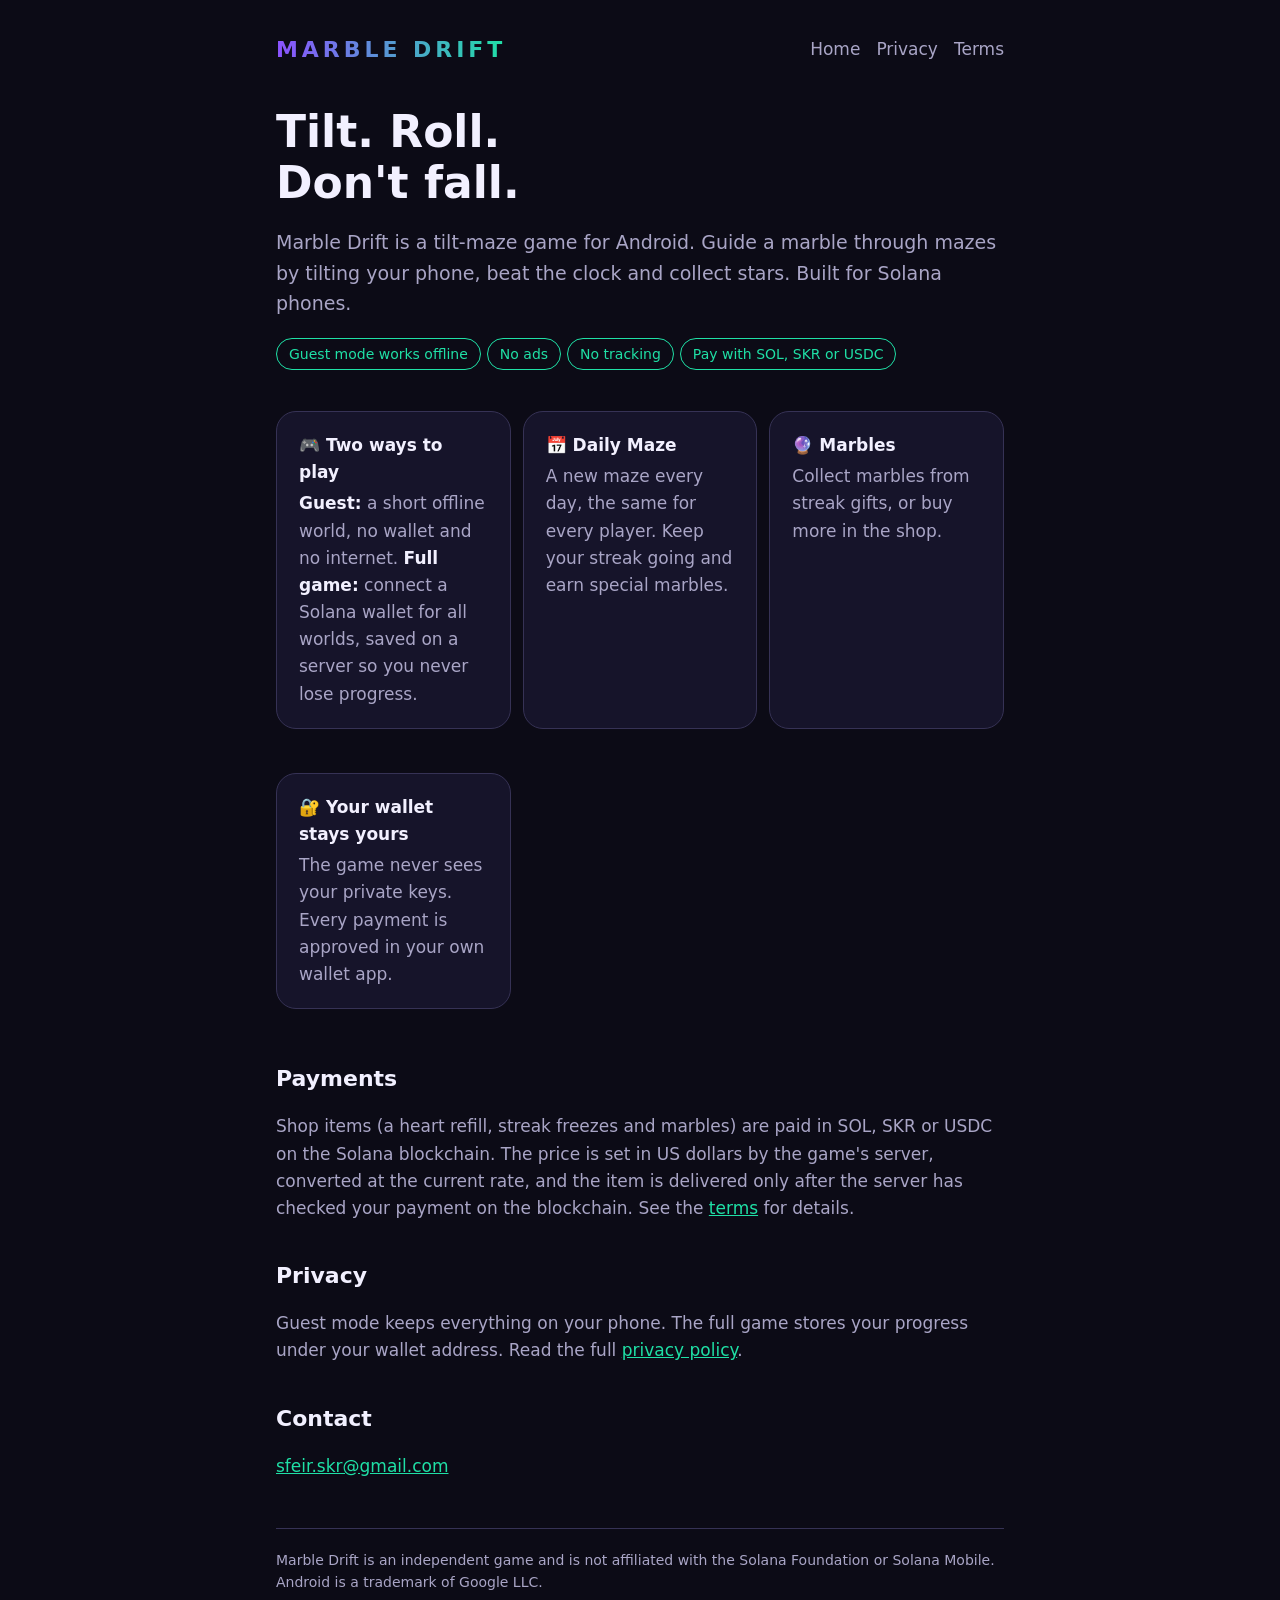
==== index.html @ 642ab2b5 "Add files via upload" ====
<!doctype html>
<html lang="en">
<head>
  <meta charset="utf-8">
  <meta name="viewport" content="width=device-width, initial-scale=1">
  <title>Marble Drift</title>
  <meta name="description" content="Tilt your phone and guide the marble through mazes. Play as a guest or connect a Solana wallet for the full game.">
  <link rel="icon" type="image/png" href="icon.png">
  <link rel="stylesheet" href="style.css">
</head>
<body>
<main>
  <nav>
    <a class="wordmark" href="index.html">MARBLE DRIFT</a>
    <span class="links"><a href="index.html">Home</a><a href="privacy.html">Privacy</a><a href="terms.html">Terms</a></span>
  </nav>

  <h1>Tilt. Roll.<br>Don't fall.</h1>
  <p class="lead">Marble Drift is a tilt-maze game for Android. Guide a marble through mazes by tilting your phone, beat the clock and collect stars. Built for Solana phones.</p>
  <p><span class="pill">Guest mode works offline</span><span class="pill">No ads</span><span class="pill">No tracking</span><span class="pill">Pay with SOL, SKR or USDC</span></p>

  <div class="grid">
    <div class="card"><h3>🎮 Two ways to play</h3><p><strong>Guest:</strong> a short offline world, no wallet and no internet. <strong>Full game:</strong> connect a Solana wallet for all worlds, saved on a server so you never lose progress.</p></div>
    <div class="card"><h3>📅 Daily Maze</h3><p>A new maze every day, the same for every player. Keep your streak going and earn special marbles.</p></div>
    <div class="card"><h3>🔮 Marbles</h3><p>Collect marbles from streak gifts, or buy more in the shop.</p></div>
    <div class="card"><h3>🔐 Your wallet stays yours</h3><p>The game never sees your private keys. Every payment is approved in your own wallet app.</p></div>
  </div>

  <h2>Payments</h2>
  <p>Shop items (a heart refill, streak freezes and marbles) are paid in SOL, SKR or USDC on the Solana blockchain. The price is set in US dollars by the game's server, converted at the current rate, and the item is delivered only after the server has checked your payment on the blockchain. See the <a href="terms.html">terms</a> for details.</p>

  <h2>Privacy</h2>
  <p>Guest mode keeps everything on your phone. The full game stores your progress under your wallet address. Read the full <a href="privacy.html">privacy policy</a>.</p>

  <h2>Contact</h2>
  <p><a href="mailto:sfeir.skr@gmail.com">sfeir.skr@gmail.com</a></p>

  <footer>Marble Drift is an independent game and is not affiliated with the Solana Foundation or Solana Mobile. Android is a trademark of Google LLC.</footer>
</main>
</body>
</html>
---- style.css ----
/* Find My Solana website. Self-contained: no external fonts, scripts or trackers. */
:root {
  --bg: #0c0b16; --surface: #16142a; --outline: #363255;
  --text: #f2f0ff; --muted: #a9a5c6; --violet: #8c52ff; --mint: #1fe0a6;
}
* { box-sizing: border-box; }
html { -webkit-text-size-adjust: 100%; }
body {
  margin: 0; background: var(--bg); color: var(--text);
  font: 17px/1.6 system-ui, -apple-system, "Segoe UI", Roboto, sans-serif;
}
main { max-width: 760px; margin: 0 auto; padding: 32px 16px 64px; }
a { color: var(--mint); }
.wordmark {
  font-weight: 900; letter-spacing: .18em; font-size: 22px; text-decoration: none;
  background: linear-gradient(90deg, var(--violet), var(--mint));
  -webkit-background-clip: text; background-clip: text; color: transparent;
}
nav { display: flex; justify-content: space-between; align-items: center; gap: 16px; flex-wrap: wrap; margin-bottom: 40px; }
nav .links a { color: var(--muted); text-decoration: none; margin-left: 16px; }
nav .links a:hover { color: var(--text); }
h1 { font-size: clamp(30px, 7vw, 44px); line-height: 1.15; margin: 0 0 12px; }
h2 { font-size: 22px; margin: 36px 0 8px; }
p, li { color: var(--muted); }
strong { color: var(--text); }
.lead { font-size: 19px; }
.card { background: var(--surface); border: 1px solid var(--outline); border-radius: 20px; padding: 20px 22px; margin: 16px 0; }
.card h3 { margin: 0 0 4px; font-size: 17px; }
.card p { margin: 0; }
.grid { display: grid; grid-template-columns: repeat(auto-fit, minmax(210px, 1fr)); gap: 12px; }
.pill { display: inline-block; padding: 4px 12px; border-radius: 999px; border: 1px solid var(--mint); color: var(--mint); font-size: 14px; margin: 0 6px 8px 0; }
table { width: 100%; border-collapse: collapse; margin: 12px 0; font-size: 15px; }
th, td { text-align: left; vertical-align: top; padding: 10px 8px; border-bottom: 1px solid var(--outline); }
th { color: var(--text); } td { color: var(--muted); }
code { background: var(--surface); padding: 1px 6px; border-radius: 6px; font-size: 14px; }
footer { margin-top: 48px; padding-top: 20px; border-top: 1px solid var(--outline); color: var(--muted); font-size: 14px; }
@media (max-width: 520px) { table, thead, tbody, tr, th, td { display: block; } th { padding-bottom: 0; border: 0; } }
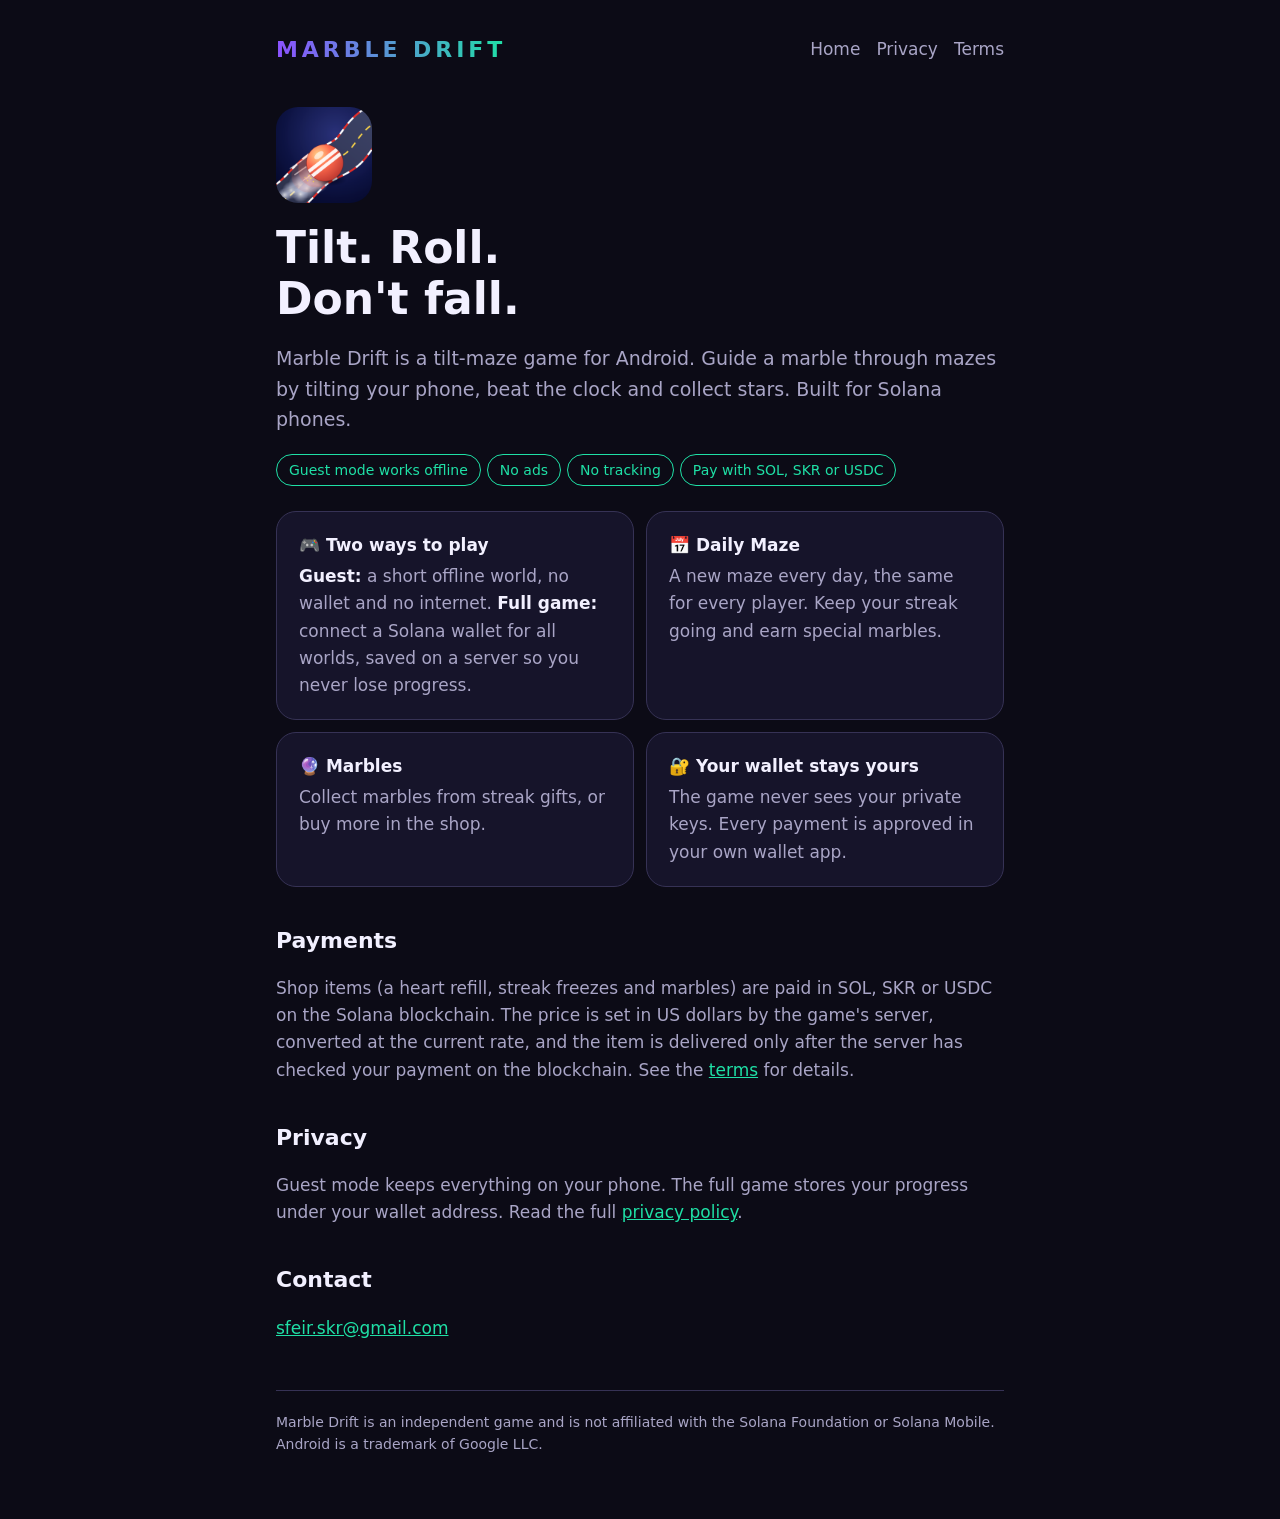
==== commit 63a95955: "Add files via upload" ====
--- a/index.html
+++ b/index.html
@@ -15,11 +15,13 @@
     <span class="links"><a href="index.html">Home</a><a href="privacy.html">Privacy</a><a href="terms.html">Terms</a></span>
   </nav>
 
+  <img class="hero-logo" src="icon.png" alt="Marble Drift logo" width="96" height="96">
+
   <h1>Tilt. Roll.<br>Don't fall.</h1>
   <p class="lead">Marble Drift is a tilt-maze game for Android. Guide a marble through mazes by tilting your phone, beat the clock and collect stars. Built for Solana phones.</p>
   <p><span class="pill">Guest mode works offline</span><span class="pill">No ads</span><span class="pill">No tracking</span><span class="pill">Pay with SOL, SKR or USDC</span></p>
 
-  <div class="grid">
+  <div class="grid two">
     <div class="card"><h3>🎮 Two ways to play</h3><p><strong>Guest:</strong> a short offline world, no wallet and no internet. <strong>Full game:</strong> connect a Solana wallet for all worlds, saved on a server so you never lose progress.</p></div>
     <div class="card"><h3>📅 Daily Maze</h3><p>A new maze every day, the same for every player. Keep your streak going and earn special marbles.</p></div>
     <div class="card"><h3>🔮 Marbles</h3><p>Collect marbles from streak gifts, or buy more in the shop.</p></div>
--- a/style.css
+++ b/style.css
@@ -28,6 +28,10 @@
 .card h3 { margin: 0 0 4px; font-size: 17px; }
 .card p { margin: 0; }
 .grid { display: grid; grid-template-columns: repeat(auto-fit, minmax(210px, 1fr)); gap: 12px; }
+.hero-logo { display: block; width: 96px; height: 96px; border-radius: 22px; margin: 0 0 20px; background: #151226; }
+.grid.two { grid-template-columns: repeat(2, minmax(0, 1fr)); }
+.grid .card { margin: 0; }
+@media (max-width: 520px) { .grid.two .card { padding: 14px; } .grid.two .card h3 { font-size: 16px; } .grid.two .card p { font-size: 15px; line-height: 1.45; } }
 .pill { display: inline-block; padding: 4px 12px; border-radius: 999px; border: 1px solid var(--mint); color: var(--mint); font-size: 14px; margin: 0 6px 8px 0; }
 table { width: 100%; border-collapse: collapse; margin: 12px 0; font-size: 15px; }
 th, td { text-align: left; vertical-align: top; padding: 10px 8px; border-bottom: 1px solid var(--outline); }
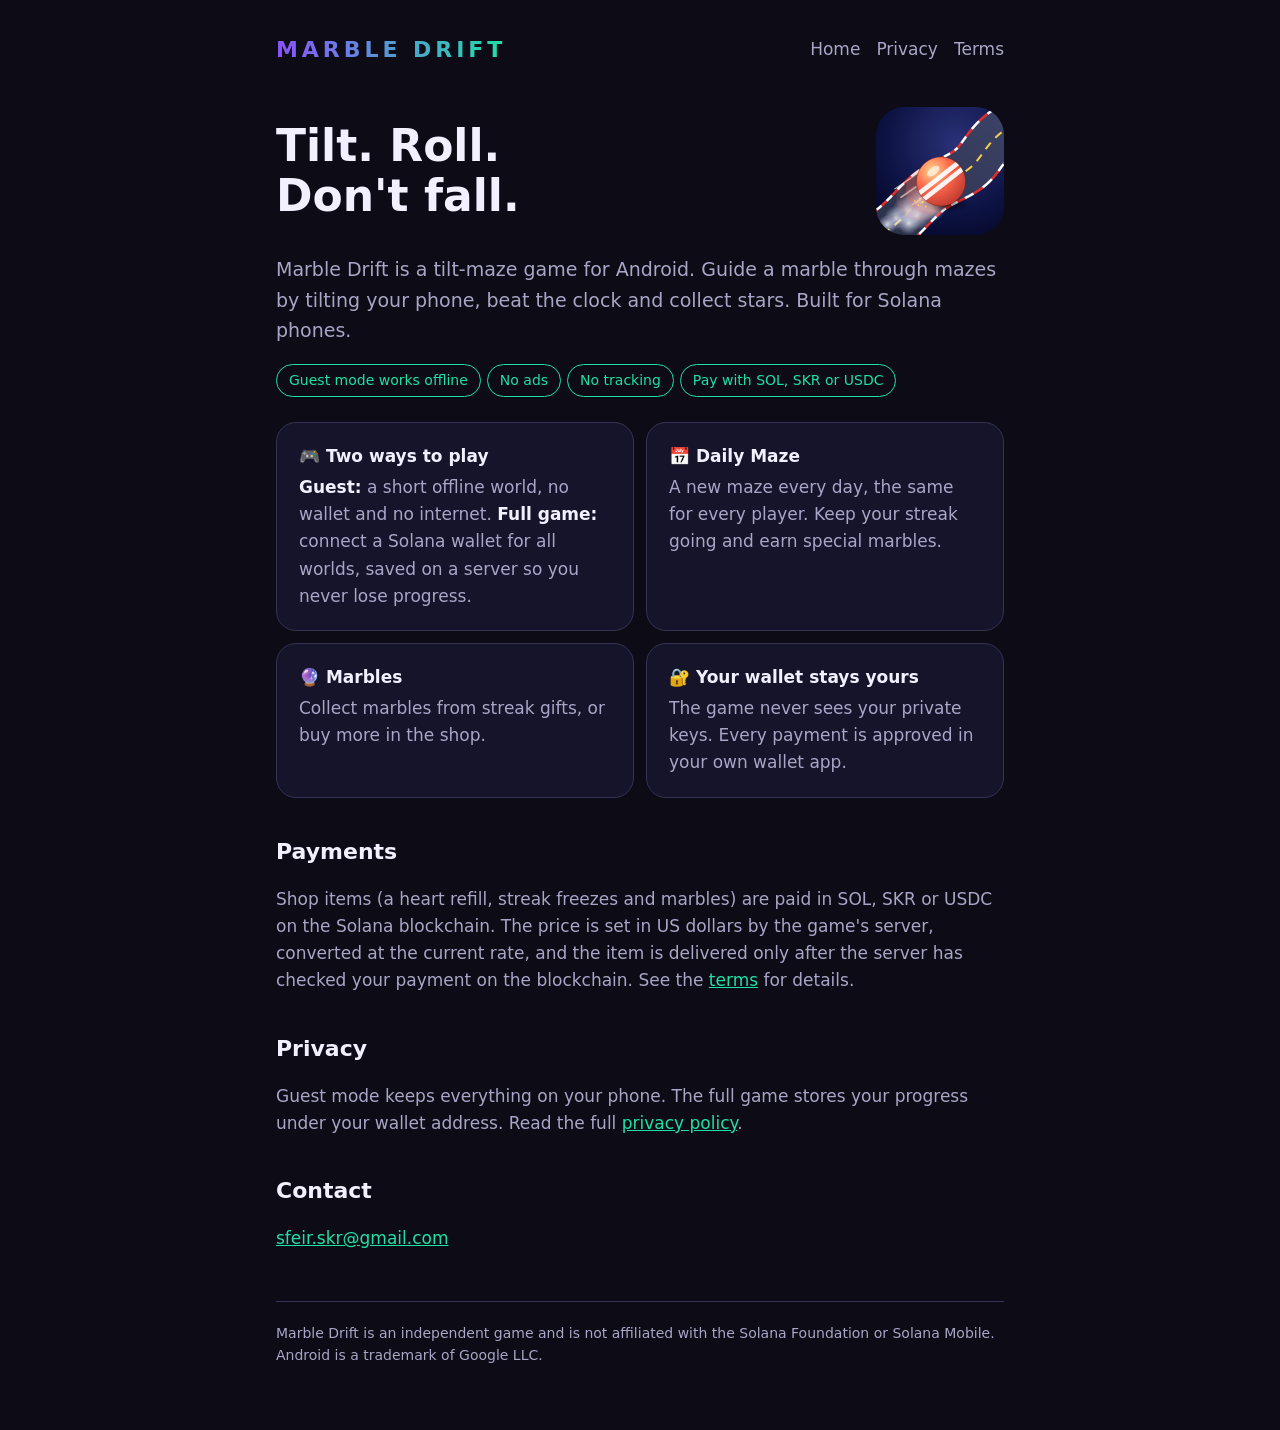
==== commit 51524d7d: "Add files via upload" ====
--- a/index.html
+++ b/index.html
@@ -15,9 +15,11 @@
     <span class="links"><a href="index.html">Home</a><a href="privacy.html">Privacy</a><a href="terms.html">Terms</a></span>
   </nav>
 
-  <img class="hero-logo" src="icon.png" alt="Marble Drift logo" width="96" height="96">
 
-  <h1>Tilt. Roll.<br>Don't fall.</h1>
+  <div class="hero">
+    <h1>Tilt. Roll.<br>Don't fall.</h1>
+    <img class="hero-logo" src="icon.png" alt="Marble Drift logo" width="128" height="128">
+  </div>
   <p class="lead">Marble Drift is a tilt-maze game for Android. Guide a marble through mazes by tilting your phone, beat the clock and collect stars. Built for Solana phones.</p>
   <p><span class="pill">Guest mode works offline</span><span class="pill">No ads</span><span class="pill">No tracking</span><span class="pill">Pay with SOL, SKR or USDC</span></p>
 
--- a/style.css
+++ b/style.css
@@ -28,10 +28,14 @@
 .card h3 { margin: 0 0 4px; font-size: 17px; }
 .card p { margin: 0; }
 .grid { display: grid; grid-template-columns: repeat(auto-fit, minmax(210px, 1fr)); gap: 12px; }
-.hero-logo { display: block; width: 96px; height: 96px; border-radius: 22px; margin: 0 0 20px; background: #151226; }
+.hero-logo { display: block; width: 128px; height: 128px; border-radius: 28px; margin: 0 0 24px; background: #151226; }
 .grid.two { grid-template-columns: repeat(2, minmax(0, 1fr)); }
 .grid .card { margin: 0; }
 @media (max-width: 520px) { .grid.two .card { padding: 14px; } .grid.two .card h3 { font-size: 16px; } .grid.two .card p { font-size: 15px; line-height: 1.45; } }
+.hero { display: flex; align-items: center; justify-content: space-between; gap: 24px; margin-bottom: 8px; }
+.hero h1 { margin: 0; }
+.hero .hero-logo { margin: 0; flex: none; }
+@media (max-width: 520px) { .hero { flex-direction: column-reverse; align-items: flex-start; gap: 20px; } }
 .pill { display: inline-block; padding: 4px 12px; border-radius: 999px; border: 1px solid var(--mint); color: var(--mint); font-size: 14px; margin: 0 6px 8px 0; }
 table { width: 100%; border-collapse: collapse; margin: 12px 0; font-size: 15px; }
 th, td { text-align: left; vertical-align: top; padding: 10px 8px; border-bottom: 1px solid var(--outline); }
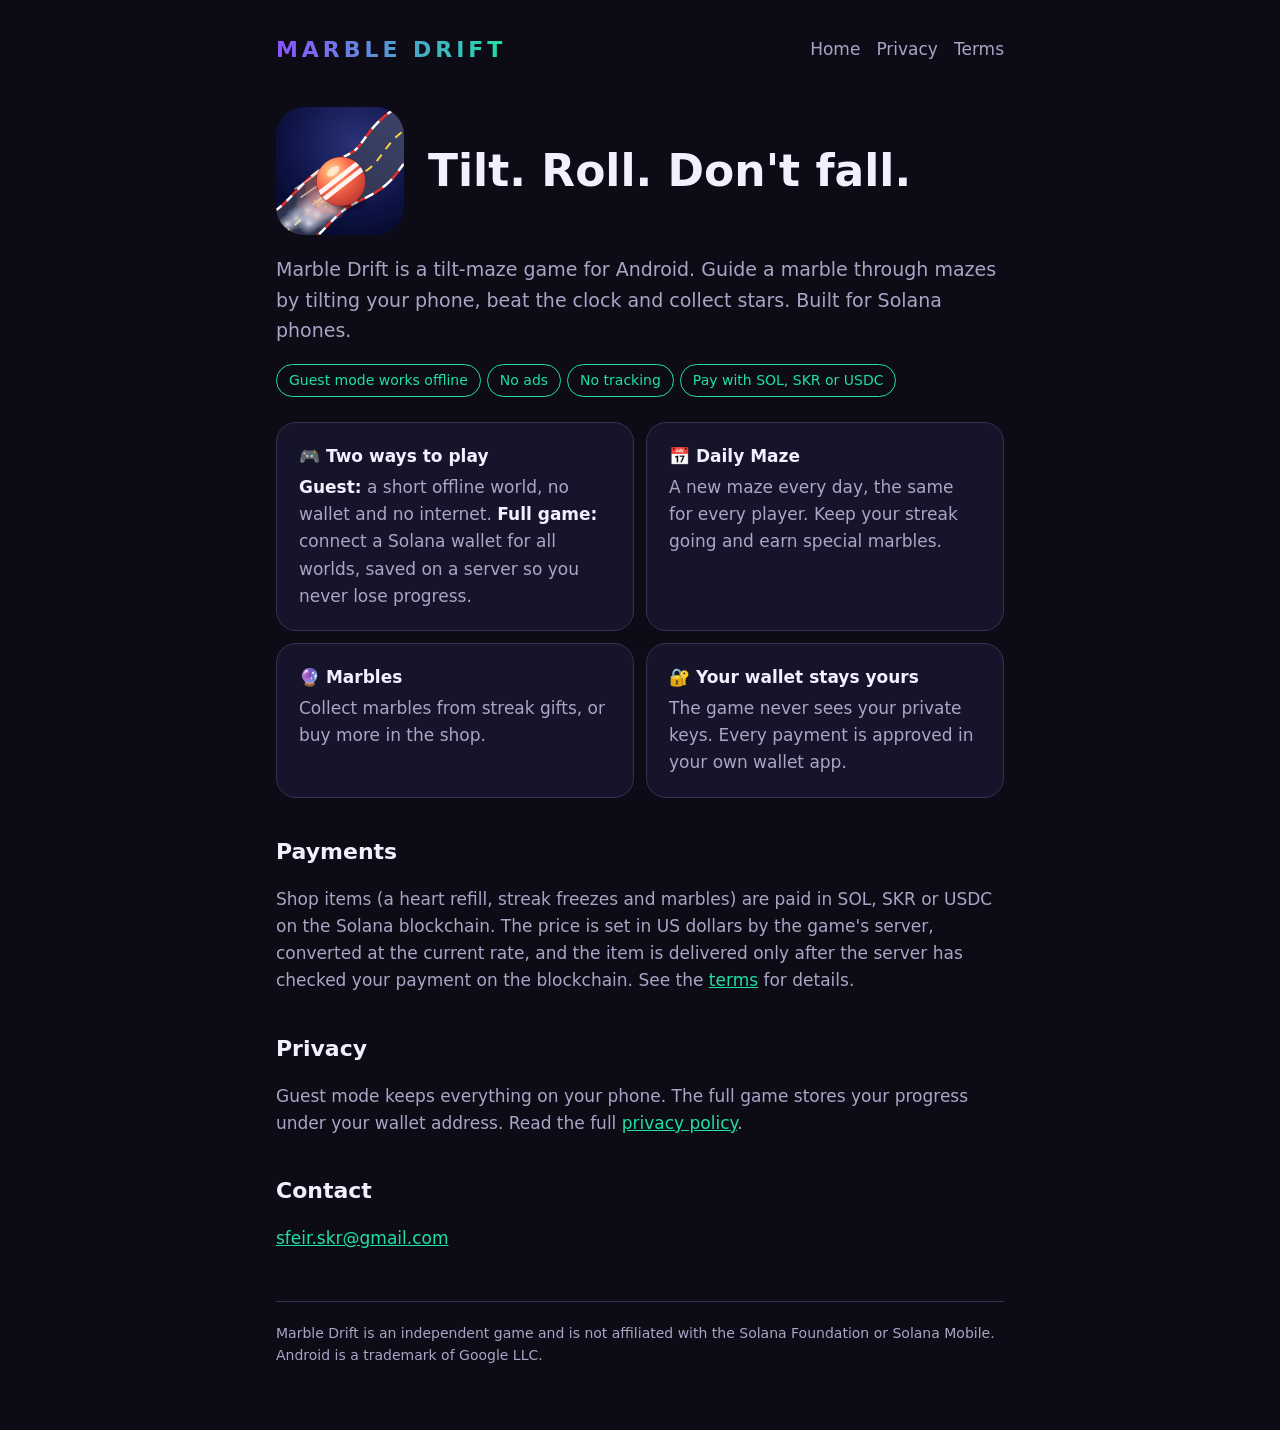
==== commit 0f9c8376: "Add files via upload" ====
--- a/index.html
+++ b/index.html
@@ -17,7 +17,7 @@
 
 
   <div class="hero">
-    <h1>Tilt. Roll.<br>Don't fall.</h1>
+    <h1 class="oneline">Tilt. Roll. Don't fall.</h1>
     <img class="hero-logo" src="icon.png" alt="Marble Drift logo" width="128" height="128">
   </div>
   <p class="lead">Marble Drift is a tilt-maze game for Android. Guide a marble through mazes by tilting your phone, beat the clock and collect stars. Built for Solana phones.</p>
--- a/style.css
+++ b/style.css
@@ -32,10 +32,17 @@
 .grid.two { grid-template-columns: repeat(2, minmax(0, 1fr)); }
 .grid .card { margin: 0; }
 @media (max-width: 520px) { .grid.two .card { padding: 14px; } .grid.two .card h3 { font-size: 16px; } .grid.two .card p { font-size: 15px; line-height: 1.45; } }
-.hero { display: flex; align-items: center; justify-content: space-between; gap: 24px; margin-bottom: 8px; }
+.hero { display: flex; align-items: center; justify-content: flex-start; gap: 24px; margin-bottom: 8px; }
 .hero h1 { margin: 0; }
-.hero .hero-logo { margin: 0; flex: none; }
-@media (max-width: 520px) { .hero { flex-direction: column-reverse; align-items: flex-start; gap: 20px; } }
+.hero h1.oneline { white-space: nowrap; }
+.hero .hero-logo { margin: 0; flex: none; order: -1; } /* logo on the left, title next to it */
+.hero-logo svg { width: 78%; height: 78%; }
+@media (max-width: 520px) {
+  .hero { gap: 12px; }
+  .hero h1 { font-size: 26px; }
+  .hero h1.oneline { font-size: 21px; }
+  .hero .hero-logo { width: 72px; height: 72px; border-radius: 16px; }
+}
 .pill { display: inline-block; padding: 4px 12px; border-radius: 999px; border: 1px solid var(--mint); color: var(--mint); font-size: 14px; margin: 0 6px 8px 0; }
 table { width: 100%; border-collapse: collapse; margin: 12px 0; font-size: 15px; }
 th, td { text-align: left; vertical-align: top; padding: 10px 8px; border-bottom: 1px solid var(--outline); }
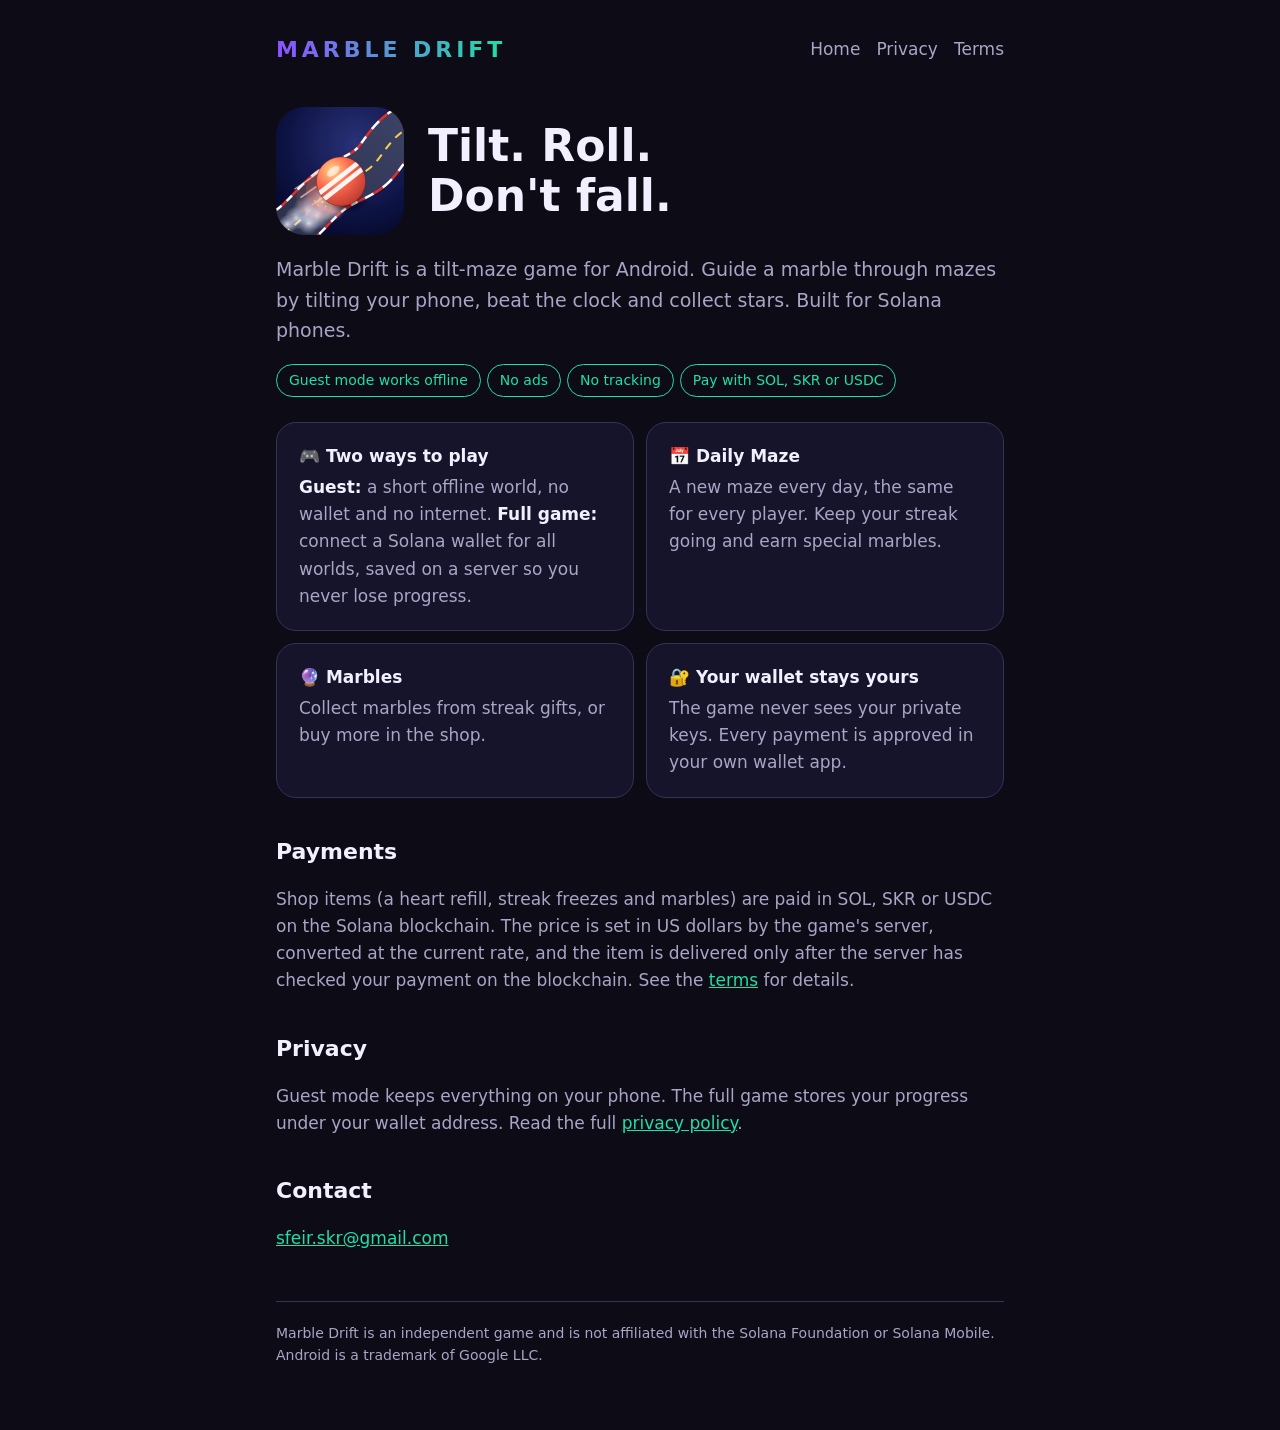
==== commit 29cbf9ac: "Add files via upload" ====
--- a/index.html
+++ b/index.html
@@ -17,7 +17,7 @@
 
 
   <div class="hero">
-    <h1 class="oneline">Tilt. Roll. Don't fall.</h1>
+    <h1>Tilt. Roll.<br>Don't fall.</h1>
     <img class="hero-logo" src="icon.png" alt="Marble Drift logo" width="128" height="128">
   </div>
   <p class="lead">Marble Drift is a tilt-maze game for Android. Guide a marble through mazes by tilting your phone, beat the clock and collect stars. Built for Solana phones.</p>
--- a/style.css
+++ b/style.css
@@ -34,13 +34,11 @@
 @media (max-width: 520px) { .grid.two .card { padding: 14px; } .grid.two .card h3 { font-size: 16px; } .grid.two .card p { font-size: 15px; line-height: 1.45; } }
 .hero { display: flex; align-items: center; justify-content: flex-start; gap: 24px; margin-bottom: 8px; }
 .hero h1 { margin: 0; }
-.hero h1.oneline { white-space: nowrap; }
 .hero .hero-logo { margin: 0; flex: none; order: -1; } /* logo on the left, title next to it */
 .hero-logo svg { width: 78%; height: 78%; }
 @media (max-width: 520px) {
   .hero { gap: 12px; }
   .hero h1 { font-size: 26px; }
-  .hero h1.oneline { font-size: 21px; }
   .hero .hero-logo { width: 72px; height: 72px; border-radius: 16px; }
 }
 .pill { display: inline-block; padding: 4px 12px; border-radius: 999px; border: 1px solid var(--mint); color: var(--mint); font-size: 14px; margin: 0 6px 8px 0; }
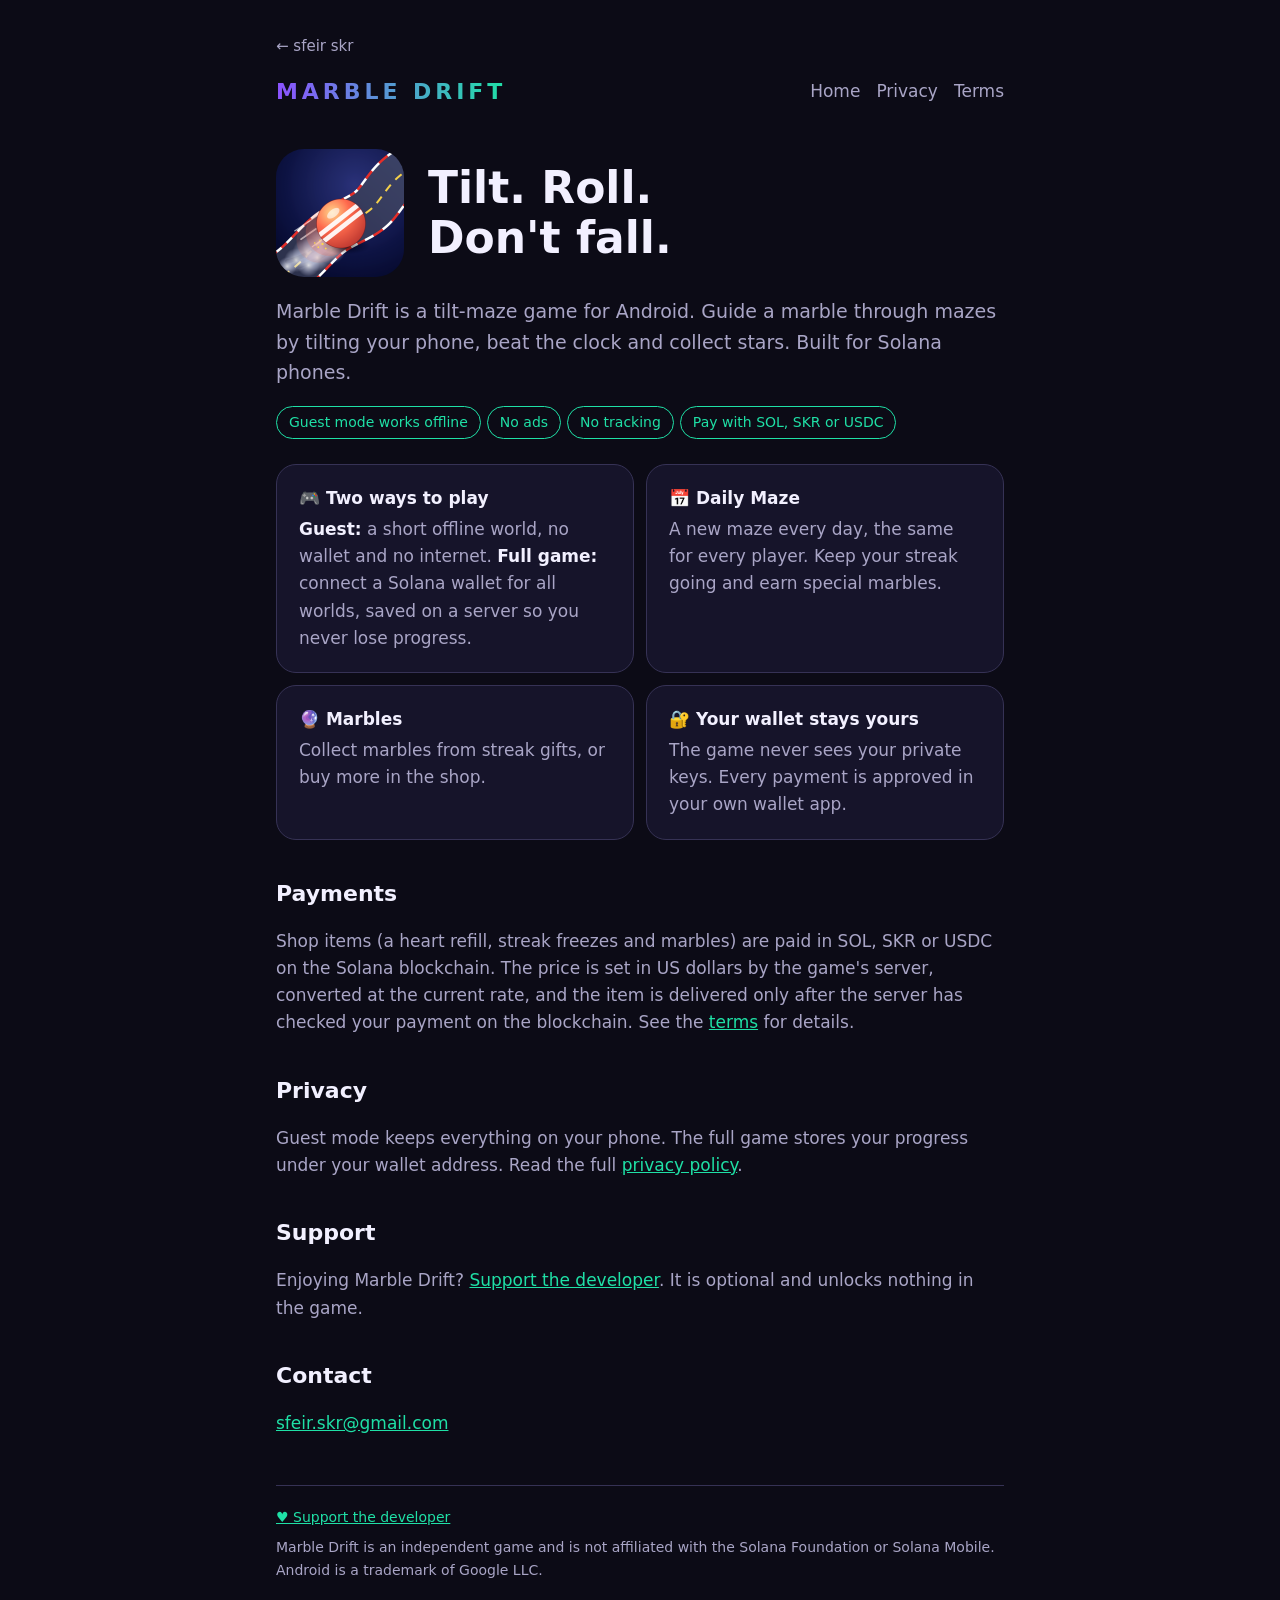
==== commit ef5734d2: "Add files via upload" ====
--- a/index.html
+++ b/index.html
@@ -10,6 +10,7 @@
 </head>
 <body>
 <main>
+  <a class="back" href="https://skr.sfeir.zip/">← sfeir skr</a>
   <nav>
     <a class="wordmark" href="index.html">MARBLE DRIFT</a>
     <span class="links"><a href="index.html">Home</a><a href="privacy.html">Privacy</a><a href="terms.html">Terms</a></span>
@@ -36,10 +37,13 @@
   <h2>Privacy</h2>
   <p>Guest mode keeps everything on your phone. The full game stores your progress under your wallet address. Read the full <a href="privacy.html">privacy policy</a>.</p>
 
+  <h2>Support</h2>
+  <p>Enjoying Marble Drift? <a href="https://skr.sfeir.zip/support/">Support the developer</a>. It is optional and unlocks nothing in the game.</p>
+
   <h2>Contact</h2>
   <p><a href="mailto:sfeir.skr@gmail.com">sfeir.skr@gmail.com</a></p>
 
-  <footer>Marble Drift is an independent game and is not affiliated with the Solana Foundation or Solana Mobile. Android is a trademark of Google LLC.</footer>
+  <footer><p style="margin:0 0 8px"><a href="https://skr.sfeir.zip/support/">♥ Support the developer</a></p>Marble Drift is an independent game and is not affiliated with the Solana Foundation or Solana Mobile. Android is a trademark of Google LLC.</footer>
 </main>
 </body>
 </html>
--- a/style.css
+++ b/style.css
@@ -41,6 +41,8 @@
   .hero h1 { font-size: 26px; }
   .hero .hero-logo { width: 72px; height: 72px; border-radius: 16px; }
 }
+.back { display: inline-block; margin: 0 0 16px; color: var(--muted); text-decoration: none; font-size: 15px; }
+.back:hover { color: var(--text); }
 .pill { display: inline-block; padding: 4px 12px; border-radius: 999px; border: 1px solid var(--mint); color: var(--mint); font-size: 14px; margin: 0 6px 8px 0; }
 table { width: 100%; border-collapse: collapse; margin: 12px 0; font-size: 15px; }
 th, td { text-align: left; vertical-align: top; padding: 10px 8px; border-bottom: 1px solid var(--outline); }
